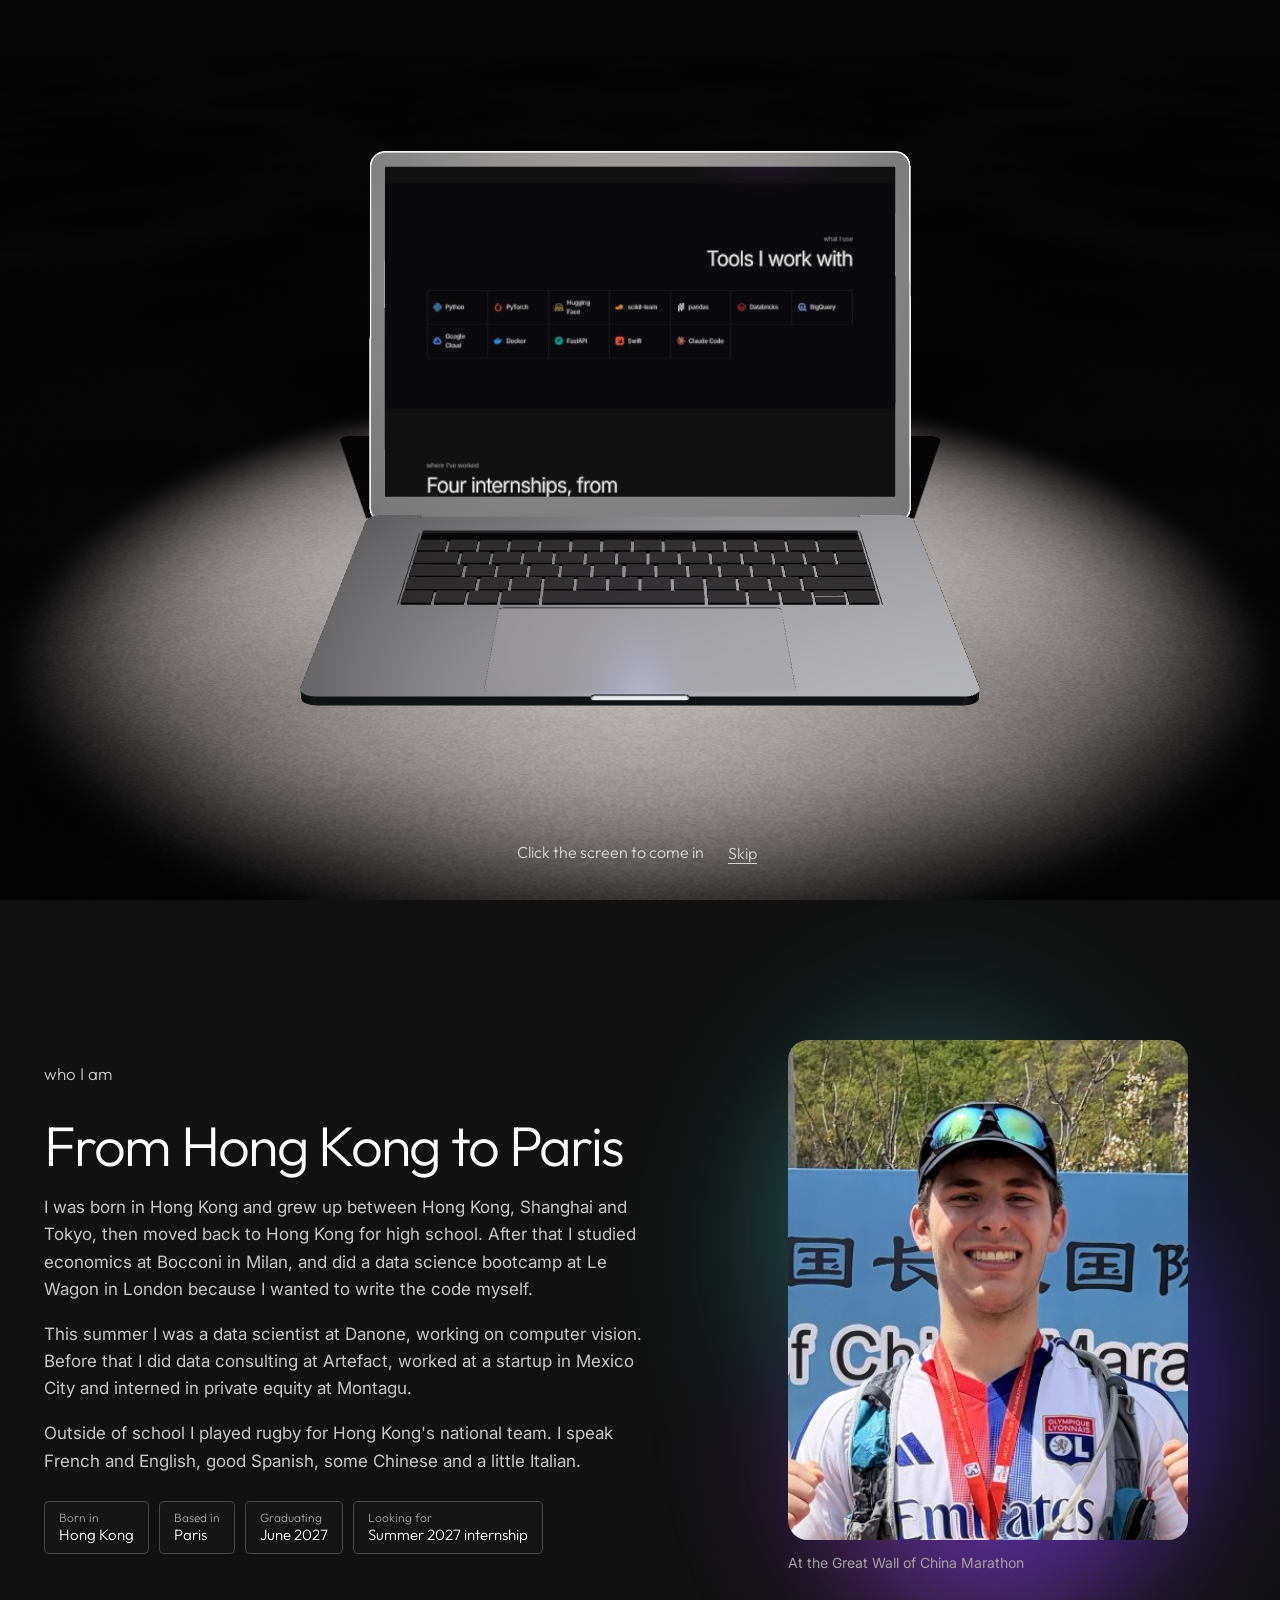
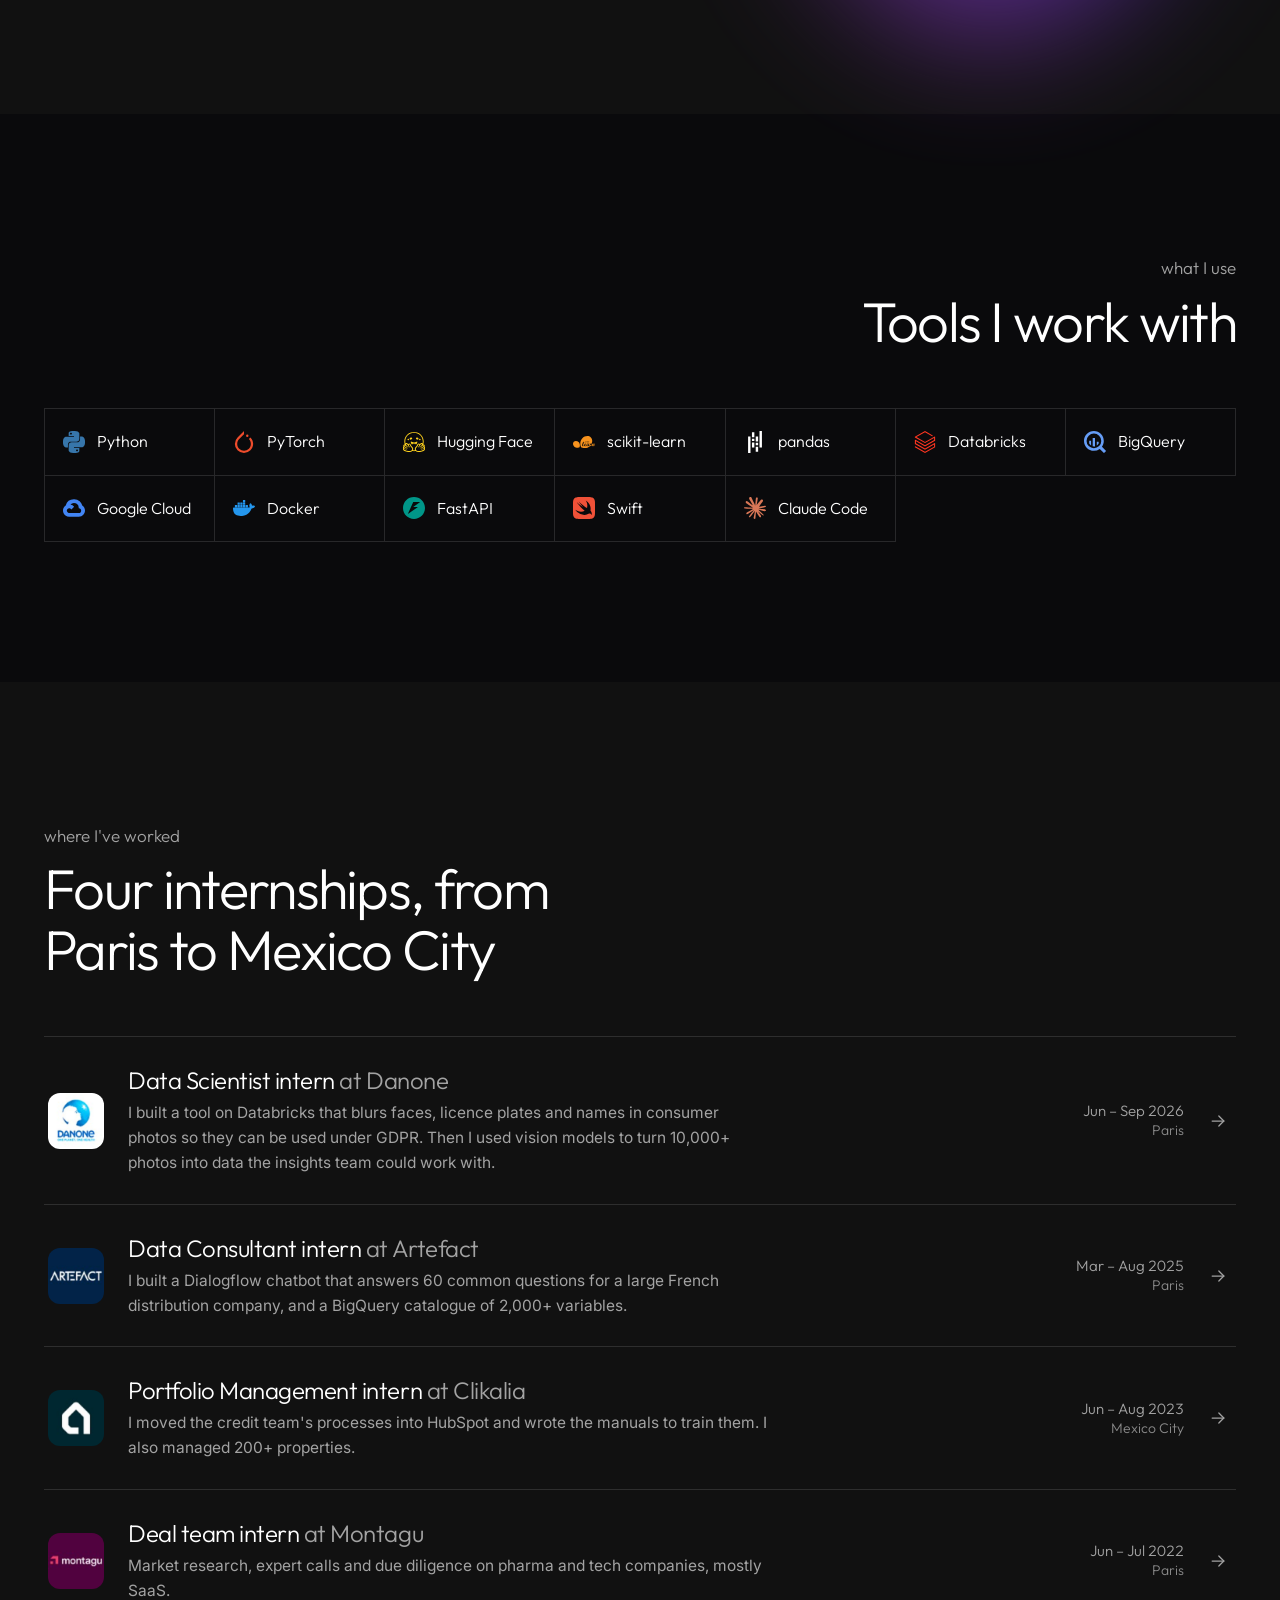
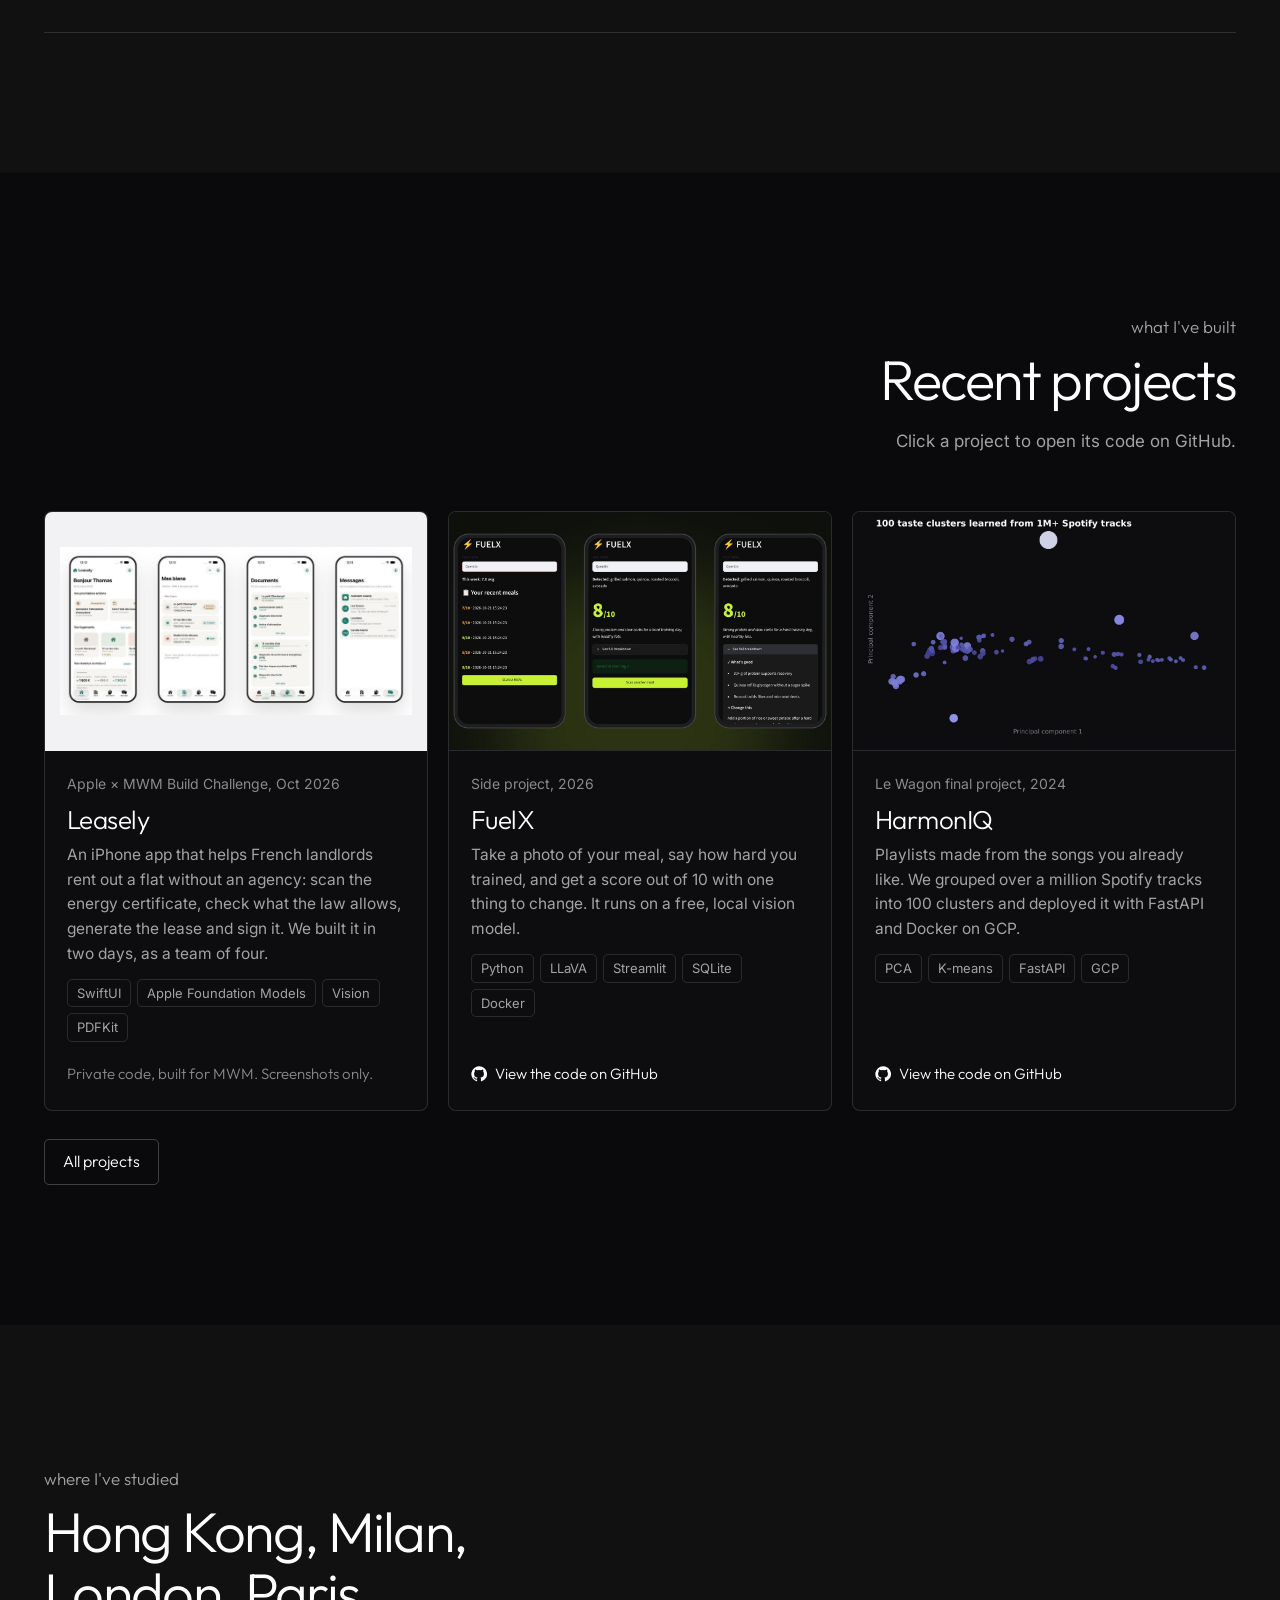
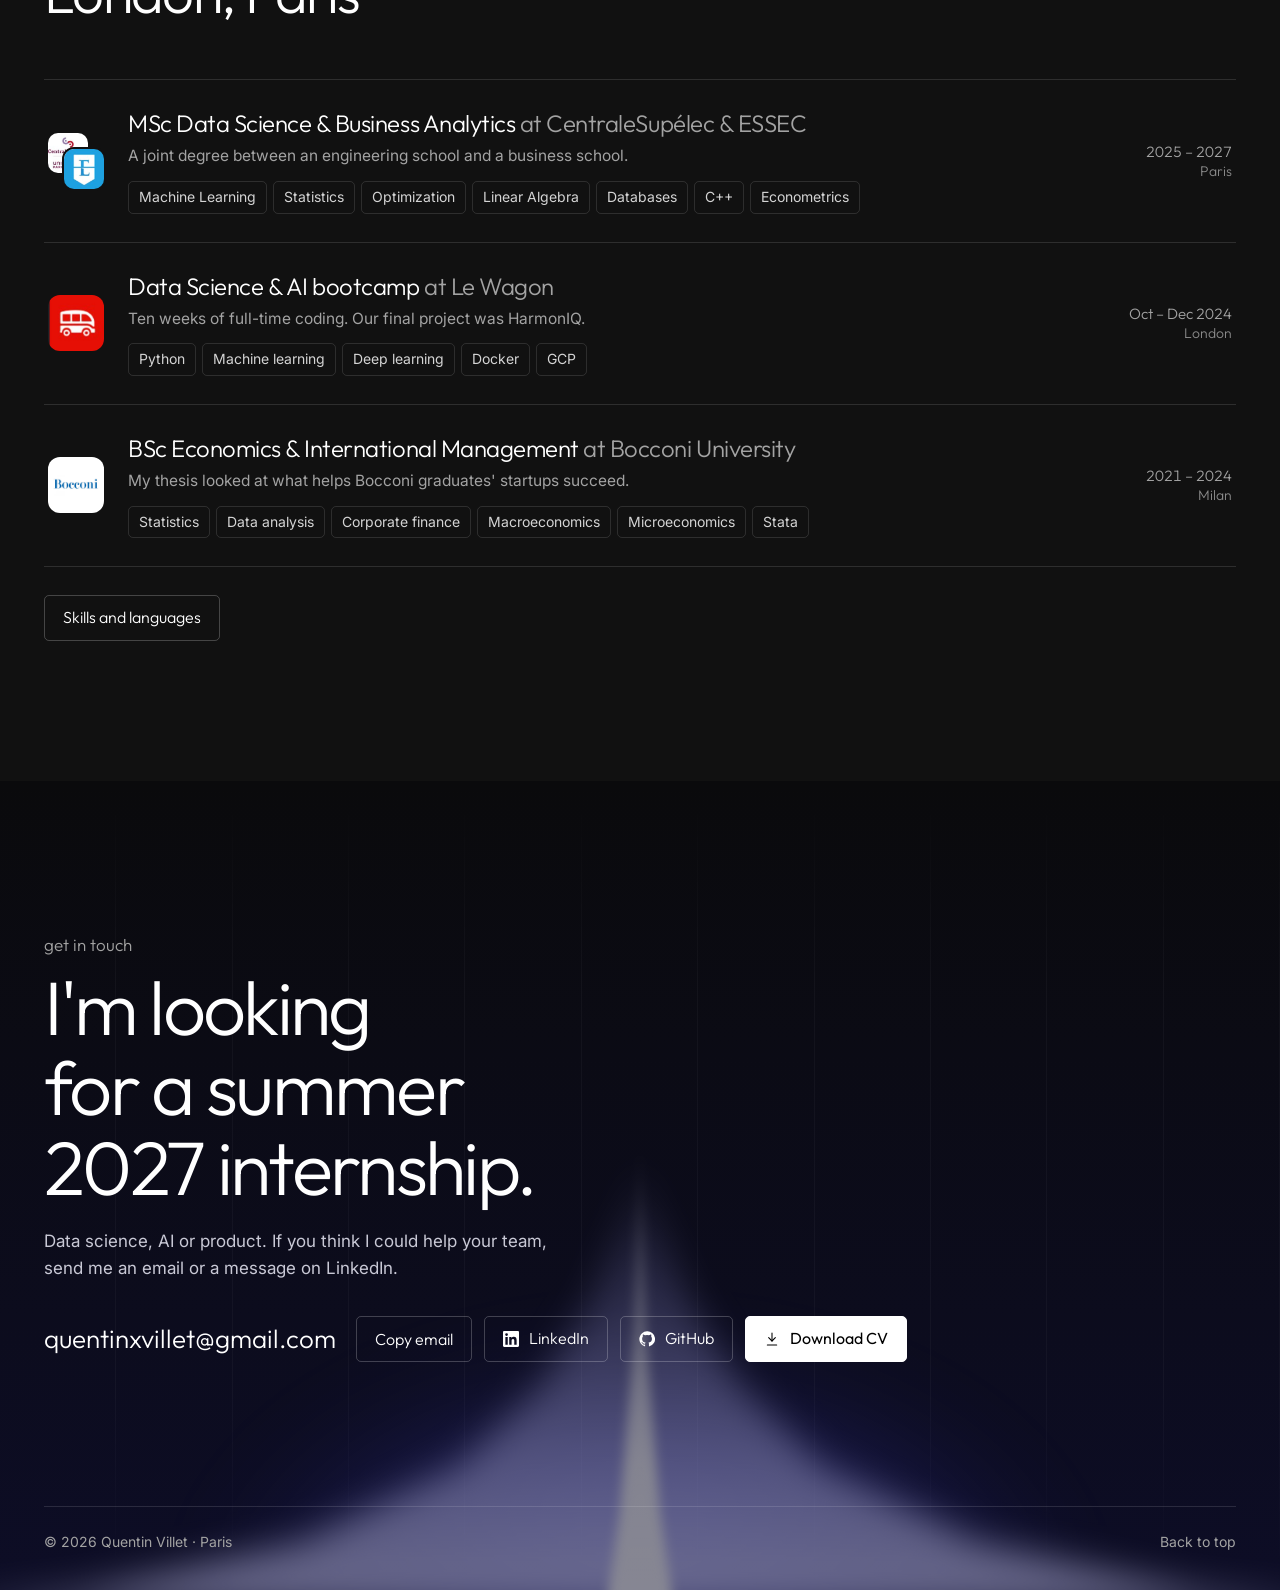
==== index.html @ df4457b2 "Portfolio site with 3D MacBook intro Home, experience, projects and studies pages, styled after nuum" ====
<!doctype html>
<html lang="en">
<head>
<meta charset="utf-8">
<meta name="viewport" content="width=device-width, initial-scale=1, viewport-fit=cover">
<title>Quentin Villet</title>
<meta name="claude:viewport-fit-sides" content="cover">
<meta name="description" content="Quentin Villet, data science and business student at CentraleSupélec and ESSEC.">
<link rel="icon" href="data:image/svg+xml,%3Csvg xmlns='http://www.w3.org/2000/svg' viewBox='0 0 32 32'%3E%3Crect width='32' height='32' rx='8' fill='%230d0d2b'/%3E%3Ctext x='16' y='21.5' font-family='Arial' font-size='14' fill='%23fff' text-anchor='middle'%3EQV%3C/text%3E%3C/svg%3E">
<link rel="preconnect" href="https://fonts.googleapis.com">
<link rel="preconnect" href="https://fonts.gstatic.com" crossorigin>
<link rel="stylesheet" href="https://fonts.googleapis.com/css2?family=Outfit:wght@200;300;400;500&family=Inter:wght@400;500&display=swap">
<link rel="stylesheet" href="assets/style.css">
</head>
<body>
<div class="intro" id="intro">
  <canvas tabindex="0" aria-label="A laptop opening and loading Quentin Villet's website. Click it to enter."></canvas>
  <div class="intro-hint"><span>Click the screen to come in</span><button id="skip" type="button">Skip</button></div>
</div>
<div class="fade" id="fade"></div>
<script type="module" src="assets/intro.js"></script>
<nav class="nav" aria-label="Main"><div class="wrap"><div class="nav-bar">
  <a class="brand" href="index.html"><b>Quentin Villet</b><small>Data science &amp; business</small></a>
  <ul><li class="opt"><a href="index.html" aria-current="page">Home</a></li><li class=""><a href="experience.html">Experience</a></li><li class=""><a href="projects.html">Projects</a></li><li class="opt"><a href="studies.html">Studies & skills</a></li></ul>
  <a class="btn" href="cv/Quentin_Villet_CV.pdf" target="_blank" rel="noopener">Download CV</a>
</div></div></nav>
<main>

<section class="hero"><div class="lines"></div><div class="beam" aria-hidden="true"><i class="b1"></i><i class="soft"><b class="cone"></b><b class="rays"></b></i><i class="soft2"><b class="core"></b></i></div><div class="wrap" style="width:100%"><div class="hero-copy">
  <h1>Hi, I'm Quentin.</h1>
  <p class="sub">I study data science and business in Paris.</p>
  <p class="lede">I'm in my last year at CentraleSupélec and ESSEC. This is where you can see what I've worked on, what I've built and what I've studied.</p>
  <div class="actions">
    <a class="btn" href="cv/Quentin_Villet_CV.pdf" target="_blank" rel="noopener"><svg viewBox="0 0 24 24" fill="none" stroke="currentColor" stroke-width="1.6" stroke-linecap="round" stroke-linejoin="round" aria-hidden="true"><path d="M12 3v12"/><path d="m7 10 5 5 5-5"/><path d="M5 21h14"/></svg> Download my CV</a>
    <a class="btn" href="projects.html">See my projects</a>
  </div>
</div></div></section>

<section class="sec"><div class="wrap who">
  <div class="copy">
    <p class="label">who I am</p>
    <h2>From Hong Kong to Paris</h2>
    <p>I was born in Hong Kong and grew up between Hong Kong, Shanghai and Tokyo, then moved back to Hong Kong for high school. After that I studied economics at Bocconi in Milan, and did a data science bootcamp at Le Wagon in London because I wanted to write the code myself.</p>
    <p>This summer I was a data scientist at Danone, working on computer vision. Before that I did data consulting at Artefact, worked at a startup in Mexico City and interned in private equity at Montagu.</p>
    <p>Outside of school I played rugby for Hong Kong's national team. I speak French and English, good Spanish, some Chinese and a little Italian.</p>
    <div class="tagbox"><span><small>Born in</small>Hong Kong</span><span><small>Based in</small>Paris</span><span><small>Graduating</small>June 2027</span><span><small>Looking for</small>Summer 2027 internship</span></div>
  </div>
  <figure class="orb"><img src="assets/quentin.jpg" alt="Quentin smiling with a medal at the Great Wall of China Marathon"><figcaption>At the Great Wall of China Marathon</figcaption></figure>
</div></section>

<section class="sec alt"><div class="wrap">
  <div class="head right"><p class="label">what I use</p><h2>Tools I work with</h2></div>
  <div class="tools"><div class="tool"><span data-icon="python"></span>Python</div><div class="tool"><span data-icon="pytorch"></span>PyTorch</div><div class="tool"><span data-icon="huggingface"></span>Hugging Face</div><div class="tool"><span data-icon="scikitlearn"></span>scikit-learn</div><div class="tool"><span data-icon="pandas"></span>pandas</div><div class="tool"><span data-icon="databricks"></span>Databricks</div><div class="tool"><span data-icon="googlebigquery"></span>BigQuery</div><div class="tool"><span data-icon="googlecloud"></span>Google Cloud</div><div class="tool"><span data-icon="docker"></span>Docker</div><div class="tool"><span data-icon="fastapi"></span>FastAPI</div><div class="tool"><span data-icon="swift"></span>Swift</div><div class="tool"><span data-icon="claude"></span>Claude Code</div></div>
</div></section>

<section class="sec"><div class="wrap">
  <div class="head"><p class="label">where I've worked</p><h2>Four internships, from Paris to Mexico City</h2></div>
  <ul class="xp"><li><a href="experience/danone.html"><span class="logo" aria-hidden="true"><img src="assets/logos/danone.png" alt=""></span>
  <div><h3>Data Scientist intern <span>at Danone</span></h3><p>I built a tool on Databricks that blurs faces, licence plates and names in consumer photos so they can be used under GDPR. Then I used vision models to turn 10,000+ photos into data the insights team could work with.</p></div>
  <time>Jun – Sep 2026<b>Paris</b></time><svg class="arrow" viewBox="0 0 24 24" fill="none" stroke="currentColor" stroke-width="1.5" stroke-linecap="round" aria-hidden="true"><path d="M5 12h14"/><path d="m13 6 6 6-6 6"/></svg></a></li><li><a href="experience/artefact.html"><span class="logo" aria-hidden="true"><img src="assets/logos/artefact.png" alt=""></span>
  <div><h3>Data Consultant intern <span>at Artefact</span></h3><p>I built a Dialogflow chatbot that answers 60 common questions for a large French distribution company, and a BigQuery catalogue of 2,000+ variables.</p></div>
  <time>Mar – Aug 2025<b>Paris</b></time><svg class="arrow" viewBox="0 0 24 24" fill="none" stroke="currentColor" stroke-width="1.5" stroke-linecap="round" aria-hidden="true"><path d="M5 12h14"/><path d="m13 6 6 6-6 6"/></svg></a></li><li><a href="experience/clikalia.html"><span class="logo" aria-hidden="true"><img src="assets/logos/clikalia.png" alt=""></span>
  <div><h3>Portfolio Management intern <span>at Clikalia</span></h3><p>I moved the credit team's processes into HubSpot and wrote the manuals to train them. I also managed 200+ properties.</p></div>
  <time>Jun – Aug 2023<b>Mexico City</b></time><svg class="arrow" viewBox="0 0 24 24" fill="none" stroke="currentColor" stroke-width="1.5" stroke-linecap="round" aria-hidden="true"><path d="M5 12h14"/><path d="m13 6 6 6-6 6"/></svg></a></li><li><a href="experience/montagu.html"><span class="logo" aria-hidden="true"><img src="assets/logos/montagu.png" alt=""></span>
  <div><h3>Deal team intern <span>at Montagu</span></h3><p>Market research, expert calls and due diligence on pharma and tech companies, mostly SaaS.</p></div>
  <time>Jun – Jul 2022<b>Paris</b></time><svg class="arrow" viewBox="0 0 24 24" fill="none" stroke="currentColor" stroke-width="1.5" stroke-linecap="round" aria-hidden="true"><path d="M5 12h14"/><path d="m13 6 6 6-6 6"/></svg></a></li></ul>
</div></section>

<section class="sec alt"><div class="wrap">
  <div class="head right"><p class="label">what I've built</p><h2>Recent projects</h2><p class="intro-p">Click a project to open its code on GitHub.</p></div>
  <div class="grid"><div class="card static" id="leasely">
  <div class="pic light"><img src="assets/leasely-tabs.jpg" alt="Leasely" loading="lazy"></div>
  <div class="txt"><span class="ctx">Apple × MWM Build Challenge, Oct 2026</span><h3>Leasely</h3><p class="d">An iPhone app that helps French landlords rent out a flat without an agency: scan the energy certificate, check what the law allows, generate the lease and sign it. We built it in two days, as a team of four.</p><ul class="chips"><li>SwiftUI</li><li>Apple Foundation Models</li><li>Vision</li><li>PDFKit</li></ul>
  <span class="gh priv">Private code, built for MWM. Screenshots only.</span></div>
</div><a class="card" id="fuelx" href="https://github.com/QuentinVillet/fuelx-meal-analyzer" target="_blank" rel="noopener">
  <div class="pic"><img src="assets/fuelx-screens.jpg" alt="FuelX" loading="lazy"></div>
  <div class="txt"><span class="ctx">Side project, 2026</span><h3>FuelX</h3><p class="d">Take a photo of your meal, say how hard you trained, and get a score out of 10 with one thing to change. It runs on a free, local vision model.</p><ul class="chips"><li>Python</li><li>LLaVA</li><li>Streamlit</li><li>SQLite</li><li>Docker</li></ul>
  <span class="gh"><svg viewBox="0 0 24 24" fill="currentColor" aria-hidden="true"><path d="M12 .5a11.5 11.5 0 0 0-3.64 22.41c.58.1.79-.25.79-.56v-2c-3.2.7-3.88-1.37-3.88-1.37-.52-1.33-1.28-1.69-1.28-1.69-1.05-.72.08-.7.08-.7 1.16.08 1.77 1.19 1.77 1.19 1.03 1.77 2.7 1.26 3.36.96.1-.75.4-1.26.73-1.55-2.56-.29-5.25-1.28-5.25-5.69 0-1.26.45-2.29 1.19-3.1-.12-.29-.52-1.46.11-3.05 0 0 .97-.31 3.17 1.18a11 11 0 0 1 5.77 0c2.2-1.49 3.17-1.18 3.17-1.18.63 1.59.23 2.76.11 3.05.74.81 1.19 1.84 1.19 3.1 0 4.42-2.7 5.39-5.27 5.68.41.36.78 1.06.78 2.14v3.17c0 .31.21.67.8.56A11.5 11.5 0 0 0 12 .5Z"/></svg> View the code on GitHub</span></div>
</a><a class="card" id="harmoniq" href="https://github.com/QuentinVillet/HarmonIQ" target="_blank" rel="noopener">
  <div class="pic"><img src="assets/harmoniq-clusters.jpg" alt="HarmonIQ" loading="lazy"></div>
  <div class="txt"><span class="ctx">Le Wagon final project, 2024</span><h3>HarmonIQ</h3><p class="d">Playlists made from the songs you already like. We grouped over a million Spotify tracks into 100 clusters and deployed it with FastAPI and Docker on GCP.</p><ul class="chips"><li>PCA</li><li>K-means</li><li>FastAPI</li><li>GCP</li></ul>
  <span class="gh"><svg viewBox="0 0 24 24" fill="currentColor" aria-hidden="true"><path d="M12 .5a11.5 11.5 0 0 0-3.64 22.41c.58.1.79-.25.79-.56v-2c-3.2.7-3.88-1.37-3.88-1.37-.52-1.33-1.28-1.69-1.28-1.69-1.05-.72.08-.7.08-.7 1.16.08 1.77 1.19 1.77 1.19 1.03 1.77 2.7 1.26 3.36.96.1-.75.4-1.26.73-1.55-2.56-.29-5.25-1.28-5.25-5.69 0-1.26.45-2.29 1.19-3.1-.12-.29-.52-1.46.11-3.05 0 0 .97-.31 3.17 1.18a11 11 0 0 1 5.77 0c2.2-1.49 3.17-1.18 3.17-1.18.63 1.59.23 2.76.11 3.05.74.81 1.19 1.84 1.19 3.1 0 4.42-2.7 5.39-5.27 5.68.41.36.78 1.06.78 2.14v3.17c0 .31.21.67.8.56A11.5 11.5 0 0 0 12 .5Z"/></svg> View the code on GitHub</span></div>
</a></div>
  <a class="btn more" href="projects.html">All projects</a>
</div></section>

<section class="sec"><div class="wrap">
  <div class="head"><p class="label">where I've studied</p><h2>Hong Kong, Milan, London, Paris</h2></div>
  <ul class="xp"><li><div class="row"><span class="logo pair" aria-hidden="true"><img src="assets/logos/centralesupelec.png" alt=""><img src="assets/logos/essec.png" alt=""></span>
  <div><h3>MSc Data Science & Business Analytics <span>at CentraleSupélec & ESSEC</span></h3><p>A joint degree between an engineering school and a business school.</p><ul class="classes"><li>Machine Learning</li><li>Statistics</li><li>Optimization</li><li>Linear Algebra</li><li>Databases</li><li>C++</li><li>Econometrics</li></ul></div>
  <time>2025 – 2027<b>Paris</b></time></div></li><li><div class="row"><span class="logo" aria-hidden="true"><img src="assets/logos/lewagon.png" alt=""></span>
  <div><h3>Data Science & AI bootcamp <span>at Le Wagon</span></h3><p>Ten weeks of full-time coding. Our final project was HarmonIQ.</p><ul class="classes"><li>Python</li><li>Machine learning</li><li>Deep learning</li><li>Docker</li><li>GCP</li></ul></div>
  <time>Oct – Dec 2024<b>London</b></time></div></li><li><div class="row"><span class="logo" aria-hidden="true"><img src="assets/logos/bocconi.png" alt=""></span>
  <div><h3>BSc Economics & International Management <span>at Bocconi University</span></h3><p>My thesis looked at what helps Bocconi graduates' startups succeed.</p><ul class="classes"><li>Statistics</li><li>Data analysis</li><li>Corporate finance</li><li>Macroeconomics</li><li>Microeconomics</li><li>Stata</li></ul></div>
  <time>2021 – 2024<b>Milan</b></time></div></li></ul>
  <a class="btn more" href="studies.html">Skills and languages</a>
</div></section>

</main>
<footer class="foot" id="contact"><div class="lines"></div><div class="beam" aria-hidden="true"><i class="b1"></i><i class="soft"><b class="cone"></b><b class="rays"></b></i><i class="soft2"><b class="core"></b></i></div><div class="wrap foot-in">
  <p class="label">get in touch</p>
  <h2>I'm looking for a summer 2027 internship.</h2>
  <p class="l">Data science, AI or product. If you think I could help your team, send me an email or a message on LinkedIn.</p>
  <div class="mailrow">
    <span class="mail" id="mail">quentinxvillet@gmail.com</span>
    <button class="btn" id="copy" type="button">Copy email</button>
    <a class="btn" href="https://www.linkedin.com/in/quentinvillet" target="_blank" rel="noopener"><svg viewBox="0 0 24 24" fill="currentColor" aria-hidden="true"><path d="M20.45 20.45h-3.56v-5.57c0-1.33-.02-3.04-1.85-3.04-1.86 0-2.14 1.45-2.14 2.95v5.66H9.34V9h3.42v1.56h.05a3.75 3.75 0 0 1 3.37-1.85c3.6 0 4.27 2.37 4.27 5.46v6.28ZM5.34 7.43a2.06 2.06 0 1 1 0-4.13 2.06 2.06 0 0 1 0 4.13ZM7.12 20.45H3.56V9h3.56v11.45ZM22.22 0H1.77C.79 0 0 .77 0 1.73v20.54C0 23.23.79 24 1.77 24h20.45c.98 0 1.78-.77 1.78-1.73V1.73C24 .77 23.2 0 22.22 0Z"/></svg> LinkedIn</a>
    <a class="btn" href="https://github.com/QuentinVillet" target="_blank" rel="noopener"><svg viewBox="0 0 24 24" fill="currentColor" aria-hidden="true"><path d="M12 .5a11.5 11.5 0 0 0-3.64 22.41c.58.1.79-.25.79-.56v-2c-3.2.7-3.88-1.37-3.88-1.37-.52-1.33-1.28-1.69-1.28-1.69-1.05-.72.08-.7.08-.7 1.16.08 1.77 1.19 1.77 1.19 1.03 1.77 2.7 1.26 3.36.96.1-.75.4-1.26.73-1.55-2.56-.29-5.25-1.28-5.25-5.69 0-1.26.45-2.29 1.19-3.1-.12-.29-.52-1.46.11-3.05 0 0 .97-.31 3.17 1.18a11 11 0 0 1 5.77 0c2.2-1.49 3.17-1.18 3.17-1.18.63 1.59.23 2.76.11 3.05.74.81 1.19 1.84 1.19 3.1 0 4.42-2.7 5.39-5.27 5.68.41.36.78 1.06.78 2.14v3.17c0 .31.21.67.8.56A11.5 11.5 0 0 0 12 .5Z"/></svg> GitHub</a>
    <a class="btn solid" href="cv/Quentin_Villet_CV.pdf" target="_blank" rel="noopener"><svg viewBox="0 0 24 24" fill="none" stroke="currentColor" stroke-width="1.6" stroke-linecap="round" stroke-linejoin="round" aria-hidden="true"><path d="M12 3v12"/><path d="m7 10 5 5 5-5"/><path d="M5 21h14"/></svg> Download CV</a>
  </div>
  <p class="toast" id="toast" role="status"></p>
  <div class="foot-bottom"><span>© 2026 Quentin Villet · Paris</span><a href="#">Back to top</a></div>
</div></footer>
<script src="assets/icons.js"></script>
<script src="assets/site.js"></script>
</body>
</html>
---- assets/style.css ----
/* Quentin Villet. Styled after nuumx.ai: near-black, a deep blue light beam, thin large type, outlined controls. */
:root{
  --bg:#0a0a0c;
  --bg-2:#111111;
  --surface:#171717;
  --line:rgba(255,255,255,.12);
  --line-2:rgba(255,255,255,.22);
  --text:#ffffff;
  --text-2:#a3a3a3;
  --text-3:#8a8a8a;
  --navy:#0d0d2b;
  --display:"Outfit","Inter",system-ui,-apple-system,"Segoe UI",sans-serif;
  --body:"Inter",system-ui,-apple-system,"Segoe UI",sans-serif;
  --r-xs:5px; --r-sm:8px; --r-md:20px;
  color-scheme:dark;
}
*{box-sizing:border-box}
html{scroll-behavior:smooth;scroll-padding-top:110px;overflow-x:clip}
body{margin:0;background:var(--bg);color:var(--text);font-family:var(--body);font-size:16px;line-height:1.6;-webkit-font-smoothing:antialiased;overflow-x:hidden}
body::before{content:"";position:fixed;inset:0 0 auto;height:env(safe-area-inset-top,0px);z-index:60;background:var(--navy)}
img{max-width:100%;display:block}
a{color:inherit}
p{margin:0}
[hidden]{display:none!important}
:focus-visible{outline:2px solid #fff;outline-offset:3px;border-radius:3px}
h1,h2,h3,h4{font-family:var(--display);font-weight:300;letter-spacing:-.02em;margin:0;text-wrap:balance}
.wrap{max-width:1240px;margin:0 auto;padding-left:max(24px,env(safe-area-inset-left,0px));padding-right:max(24px,env(safe-area-inset-right,0px))}

/* ---------- nav: a floating bar ---------- */
.nav{position:fixed;top:calc(env(safe-area-inset-top,0px) + 20px);left:0;right:0;z-index:50}
.nav-bar{display:flex;align-items:center;justify-content:space-between;gap:20px;height:72px;padding:0 20px 0 28px;border-radius:22px;background:rgba(20,20,30,.55);backdrop-filter:blur(18px);-webkit-backdrop-filter:blur(18px)}
.brand{display:grid;text-decoration:none;line-height:1}
.brand b{font-family:var(--display);font-weight:400;font-size:22px;letter-spacing:-.01em}
.brand small{font-size:11px;letter-spacing:.06em;color:var(--text-2);margin-top:4px}
.nav ul{display:flex;gap:clamp(18px,3vw,44px);list-style:none;margin:0;padding:0;font-family:var(--display);font-size:16px;font-weight:300}
.nav ul a{text-decoration:none;color:#e6e6e6;transition:color .15s}
.nav ul a:hover,.nav ul a[aria-current="page"]{color:#fff}
.nav ul a[aria-current="page"]{text-decoration:underline;text-underline-offset:8px;text-decoration-thickness:1px}
.btn{display:inline-flex;align-items:center;justify-content:center;gap:10px;height:46px;padding:0 18px;border:1px solid var(--line-2);border-radius:var(--r-xs);background:transparent;color:#fff;font-family:var(--display);font-size:16px;font-weight:300;text-decoration:none;cursor:pointer;transition:background .15s,border-color .15s;white-space:nowrap}
.btn:hover{background:rgba(255,255,255,.08);border-color:rgba(255,255,255,.55)}
.btn.solid{background:#fff;color:#000;border-color:#fff;font-weight:400}
.btn.solid:hover{background:#dedede}
.btn svg{width:16px;height:16px;flex:none}

/* ---------- hero with the light beam ---------- */
.hero{position:relative;overflow:hidden;min-height:min(100svh,900px);display:flex;align-items:center;
  background:radial-gradient(ellipse 90% 60% at 50% 0%,#1b1b4a 0%,transparent 70%),linear-gradient(180deg,#121236 0%,#0d0d26 45%,#0a0a12 100%)}
.hero.short{min-height:0;padding-block:180px 90px}
.lines{position:absolute;inset:0;pointer-events:none;
  background:repeating-linear-gradient(90deg,transparent 0 calc(100%/11 - 1px),rgba(255,255,255,.035) calc(100%/11 - 1px) calc(100%/11));
  -webkit-mask-image:linear-gradient(transparent,#000 25%,#000 75%,transparent);mask-image:linear-gradient(transparent,#000 25%,#000 75%,transparent)}
.beam{position:absolute;left:var(--bx,50%);top:12%;bottom:-2%;width:min(1400px,130vw);transform:translateX(-50%);pointer-events:none}
.beam i{position:absolute;inset:0}
.beam .b1{background:radial-gradient(ellipse 42% 78% at 50% 100%,rgba(112,112,255,.95) 0%,rgba(88,88,236,.62) 32%,rgba(64,64,200,.22) 58%,transparent 76%);filter:blur(40px)}
.beam .cone{position:absolute;inset:0;clip-path:polygon(50% 0,51% 14%,53.5% 34%,57% 52%,63% 70%,74% 86%,90% 97%,100% 100%,0 100%,10% 97%,26% 86%,37% 70%,43% 52%,46.5% 34%,49% 14%);
  background:linear-gradient(rgba(170,170,255,0) 0%,rgba(170,170,255,.35) 30%,rgba(190,190,255,.75) 70%,rgba(214,214,255,.9) 100%)}
.beam .rays{position:absolute;inset:0;clip-path:polygon(50% 0,53% 34%,63% 70%,80% 92%,100% 100%,0 100%,20% 92%,37% 70%,47% 34%);
  background:repeating-linear-gradient(90deg,transparent 0 30px,rgba(255,255,255,.07) 30px 32px);
  -webkit-mask-image:linear-gradient(transparent 10%,#000 80%);mask-image:linear-gradient(transparent 10%,#000 80%)}
.beam .core{position:absolute;top:0;bottom:0;left:47.6%;right:47.6%;clip-path:polygon(50% 0,58% 40%,80% 80%,100% 100%,0 100%,20% 80%,42% 40%);
  background:linear-gradient(rgba(255,255,255,.1),rgba(255,255,255,.95) 70%,#fff)}
.beam .soft{filter:blur(18px)}
.beam .soft2{filter:blur(6px)}
.hero:not(.short){--bx:68%}
.hero.short .beam{top:-20%;opacity:.55}
.hero-copy{position:relative;z-index:1;padding-block:150px 90px;max-width:620px}
.hero h1{font-size:clamp(46px,7vw,84px);line-height:1.04;letter-spacing:-.035em;font-weight:300}
.hero .sub{font-family:var(--display);font-size:clamp(22px,2.6vw,32px);font-weight:300;letter-spacing:-.02em;margin-top:18px;color:#ededff}
.hero .lede{color:#c9c9d6;font-size:17px;max-width:46ch;margin-top:22px}
.hero .actions{display:flex;flex-wrap:wrap;gap:12px;margin-top:34px}
.hero.short h1{font-size:clamp(44px,6.5vw,76px)}
.hero.short .hero-copy{padding-block:0;max-width:760px}
.crumb{display:inline-block;margin-bottom:18px;font-size:15px;color:var(--text-2);text-decoration:none;font-family:var(--display);font-weight:300}
.crumb:hover{color:#fff}

/* ---------- sections ---------- */
.sec{padding-block:clamp(80px,11vw,140px);background:var(--bg-2)}
.sec.alt{background:var(--bg)}
.label{font-family:var(--display);font-weight:300;font-size:17px;color:var(--text-2);margin-bottom:10px}
.sec h2{font-size:clamp(34px,4.6vw,56px);line-height:1.08;letter-spacing:-.03em}
.sec .intro-p{color:var(--text-2);font-size:17px;max-width:56ch;margin-top:18px}
.head{margin-bottom:56px;max-width:720px}
.head.right{text-align:right;margin-left:auto}
.head.right .intro-p{margin-left:auto}
.more{display:inline-flex;margin-top:28px}

/* who I am */
.who{display:grid;grid-template-columns:minmax(0,1.1fr) minmax(0,.9fr);gap:clamp(40px,7vw,110px);align-items:center}
.who .copy{display:grid;gap:18px}
.who .copy p{color:#c7c7c7;font-size:17px;max-width:56ch}
.orb{position:relative;justify-self:center;width:min(400px,100%);margin:0}
.orb::before{content:"";position:absolute;inset:-14%;border-radius:50%;filter:blur(60px);opacity:.75;
  background:radial-gradient(circle at 35% 35%,#2b8f8a 0%,transparent 45%),radial-gradient(circle at 65% 60%,#4b2fd6 0%,transparent 50%),radial-gradient(circle at 50% 80%,#9b3fd1 0%,transparent 45%)}
.orb img{position:relative;width:100%;aspect-ratio:4/5;object-fit:cover;object-position:50% 22%;border-radius:var(--r-md)}
.orb figcaption{position:relative;font-size:14px;color:var(--text-2);margin-top:12px}
.tagbox{display:flex;flex-wrap:wrap;gap:10px;margin-top:8px}
.tagbox span{border:1px solid var(--line-2);border-radius:var(--r-xs);padding:8px 14px;font-family:var(--display);font-weight:300;font-size:15px;background:rgba(255,255,255,.02);line-height:1.3}
.tagbox span small{display:block;font-size:12px;color:var(--text-2)}

/* tools */
.tools{display:grid;grid-template-columns:repeat(auto-fill,minmax(160px,1fr));border-top:1px solid var(--line);border-left:1px solid var(--line)}
.tool{display:flex;align-items:center;gap:12px;padding:20px 18px;border-right:1px solid var(--line);border-bottom:1px solid var(--line);font-family:var(--display);font-weight:300;font-size:16px;min-width:0}
.tool span[data-icon]{width:22px;height:22px;flex:none;display:grid}
.tool span[data-icon] svg{width:22px;height:22px}

/* experience list */
.xp{list-style:none;margin:0;padding:0;border-top:1px solid var(--line)}
.xp li{border-bottom:1px solid var(--line)}
.xp a,.xp .row{display:grid;grid-template-columns:56px minmax(0,1fr) 170px 24px;gap:24px;align-items:center;padding:28px 4px;text-decoration:none;transition:background .15s,padding .2s}
.xp .row{grid-template-columns:56px minmax(0,1fr) 170px}
.xp a:hover{background:rgba(255,255,255,.025);padding-left:12px}
.logo{width:56px;height:56px;border-radius:12px;overflow:hidden;background:#fff;display:grid;place-items:center;flex:none}
.logo img{width:100%;height:100%;object-fit:cover}
.logo.pair{background:transparent;position:relative;overflow:visible}
.logo.pair img{position:absolute;width:40px;height:40px;border-radius:10px;box-shadow:0 0 0 2px var(--bg-2)}
.logo.pair img:first-child{left:0;top:0}
.logo.pair img:last-child{right:0;bottom:0}
.logo.lg{width:72px;height:72px;border-radius:16px}
.xp h3{font-size:24px;font-weight:300;line-height:1.25}
.xp h3 span{color:var(--text-2)}
.xp p{color:var(--text-2);font-size:15.5px;margin-top:6px;max-width:64ch}
.xp .classes{margin-top:12px}
.xp time{font-family:var(--display);font-weight:300;font-size:15px;color:var(--text-2);text-align:right;font-variant-numeric:tabular-nums;line-height:1.4}
.xp time b{display:block;font-weight:300;color:var(--text-3);font-size:14px}
.arrow{width:20px;height:20px;color:var(--text-2);transition:transform .2s,color .2s}
.xp a:hover .arrow{transform:translateX(4px);color:#fff}

/* projects */
.grid{display:grid;grid-template-columns:repeat(3,minmax(0,1fr));gap:20px}
.grid.two{grid-template-columns:repeat(2,minmax(0,1fr))}
.card{display:flex;flex-direction:column;text-decoration:none;border:1px solid var(--line);border-radius:var(--r-sm);overflow:hidden;background:rgba(255,255,255,.015);transition:border-color .2s}
.card:hover{border-color:rgba(255,255,255,.45)}
.card .pic{aspect-ratio:16/10;background:#0e0e12;overflow:hidden;border-bottom:1px solid var(--line)}
.card .pic img{width:100%;height:100%;object-fit:cover;transition:transform .5s ease}
.card:hover .pic img{transform:scale(1.03)}
.card .pic.light{background:#f2f2f4}
.card .pic.light img{object-fit:contain;padding:4%}
.card .txt{padding:22px 22px 24px;display:flex;flex-direction:column;gap:8px;flex:1}
.card .ctx{font-size:14px;color:var(--text-3)}
.card h3{font-size:26px;font-weight:300;line-height:1.2}
.card p.d{color:var(--text-2);font-size:15.5px}
.card .gh{display:inline-flex;align-items:center;gap:8px;margin-top:auto;padding-top:12px;font-family:var(--display);font-weight:300;font-size:15px}
.card .gh svg{width:16px;height:16px}
.card:hover .gh{text-decoration:underline;text-underline-offset:4px}
.card.wide{grid-column:1/-1}
.card.wide .pic{aspect-ratio:21/8}
.chips{display:flex;flex-wrap:wrap;gap:6px;list-style:none;margin:4px 0 0;padding:0}
.chips li{font-size:13px;border:1px solid var(--line);border-radius:var(--r-xs);padding:3px 9px;color:var(--text-2)}
.small{display:grid;grid-template-columns:repeat(auto-fill,minmax(260px,1fr));border-top:1px solid var(--line);border-left:1px solid var(--line)}
.small a,.small div{display:grid;gap:6px;align-content:start;padding:24px;border-right:1px solid var(--line);border-bottom:1px solid var(--line);text-decoration:none;transition:background .15s}
.small a:hover{background:#151515}
.small h4{font-size:20px;font-weight:300}
.small p{font-size:15px;color:var(--text-2)}
.small span{font-size:13px;color:var(--text-3);margin-top:6px}

/* experience detail */
.meta{display:flex;flex-wrap:wrap;gap:8px;margin-top:22px}
.meta span{border:1px solid var(--line-2);border-radius:var(--r-xs);padding:6px 12px;font-family:var(--display);font-weight:300;font-size:15px;background:rgba(0,0,0,.2)}
.xhead{display:flex;align-items:center;gap:22px;flex-wrap:wrap}
.detail{display:grid;grid-template-columns:minmax(0,1fr);gap:64px;max-width:860px}
.detail > *{min-width:0}
.detail .lead{font-family:var(--display);font-weight:300;font-size:clamp(22px,2.4vw,28px);line-height:1.4;letter-spacing:-.01em;color:#e9e9e9}
.detail h2{font-size:clamp(28px,3.4vw,40px);margin-bottom:22px}
.detail p.t{color:#c5c5c5;font-size:16.5px;max-width:68ch}
.pts{list-style:none;margin:0;padding:0;display:grid;gap:18px}
.pts li{padding-left:22px;position:relative;color:#c5c5c5;font-size:16.5px;max-width:68ch}
.pts li::before{content:"";position:absolute;left:0;top:.8em;width:10px;height:1px;background:#fff}
.pts b{color:#fff;font-weight:500}
.nums{display:flex;flex-wrap:wrap;gap:1px;background:var(--line);border:1px solid var(--line);border-radius:var(--r-sm);overflow:hidden}
.nums div{flex:1 1 180px;padding:22px 24px;background:var(--bg-2);display:grid;gap:2px}
.nums b{font-family:var(--display);font-weight:300;font-size:40px;letter-spacing:-.03em;font-variant-numeric:tabular-nums}
.nums span{font-size:14px;color:var(--text-2)}
.flow{overflow-x:auto;padding-bottom:4px}
.flow ol{display:flex;list-style:none;margin:0;padding:0;min-width:680px;gap:1px;background:var(--line);border:1px solid var(--line);border-radius:var(--r-sm);overflow:hidden}
.flow li{flex:1;padding:18px 16px;background:var(--bg-2);font-size:14px;line-height:1.4}
.flow li b{display:block;font-family:var(--display);font-weight:400;font-size:16px;margin-bottom:4px}
.flow li span{color:var(--text-2)}
.flow li.hl{background:linear-gradient(180deg,#1b1b44,#141430)}
.cap{font-size:14px;color:var(--text-3);margin-top:12px}
.tags{display:flex;flex-wrap:wrap;gap:8px;list-style:none;margin:0;padding:0}
.tags li{display:inline-flex;align-items:center;gap:8px;border:1px solid var(--line-2);border-radius:var(--r-xs);padding:7px 12px;font-family:var(--display);font-weight:300;font-size:15px}
.tags li svg{width:16px;height:16px}
.pager{display:grid;grid-template-columns:1fr 1fr;gap:1px;background:var(--line);border:1px solid var(--line);border-radius:var(--r-sm);overflow:hidden}
.pager a{display:grid;gap:4px;padding:24px;background:var(--bg-2);text-decoration:none;transition:background .15s}
.pager a:hover{background:#181818}
.pager a span{font-size:14px;color:var(--text-2)}
.pager a b{font-family:var(--display);font-weight:300;font-size:24px}
.pager .next{text-align:right;grid-column:2}

/* studies & skills */
.classes{display:flex;flex-wrap:wrap;gap:6px;list-style:none;margin:14px 0 0;padding:0}
.classes li{font-size:14px;border:1px solid var(--line);border-radius:var(--r-xs);padding:4px 10px;color:#d4d4d4}
.classes a{color:#fff}
.skillsets{display:grid;gap:48px}
.skillsets h3{font-size:22px;margin-bottom:16px}
.langs{display:grid;gap:14px;max-width:560px}
.lang{display:grid;grid-template-columns:100px minmax(0,1fr) 90px;gap:16px;align-items:center;font-family:var(--display);font-weight:300;font-size:17px}
.lang i{display:block;height:2px;background:rgba(255,255,255,.12);position:relative}
.lang i::after{content:"";position:absolute;inset:0 auto 0 0;width:var(--v);background:#fff}
.lang span:last-child{text-align:right;color:var(--text-2);font-size:15px}
.ai{display:grid;grid-template-columns:repeat(auto-fill,minmax(250px,1fr));border-top:1px solid var(--line);border-left:1px solid var(--line)}
.ai div{padding:20px;border-right:1px solid var(--line);border-bottom:1px solid var(--line)}
.ai code{font-family:ui-monospace,SFMono-Regular,Menlo,monospace;font-size:14px}
.ai p{font-size:14.5px;color:var(--text-2);margin-top:4px}

/* footer */
.foot{position:relative;overflow:hidden;background:linear-gradient(180deg,var(--bg) 0%,#0d0d26 100%);padding-block:clamp(90px,12vw,150px) 36px}
.foot .beam{top:45%;opacity:.5}
.foot-in{position:relative;z-index:1}
.foot h2{font-size:clamp(40px,6vw,76px);line-height:1.05;letter-spacing:-.035em;max-width:14ch}
.foot p.l{color:#c9c9d6;font-size:17px;max-width:48ch;margin-top:20px}
.mailrow .btn{flex:0 0 auto}
.mailrow{display:flex;flex-wrap:wrap;gap:12px;align-items:center;margin-top:34px}
.mail{font-family:var(--display);font-weight:300;font-size:clamp(20px,2.4vw,26px);user-select:all;word-break:break-all;margin-right:8px}
.toast{min-height:1.5em;margin-top:12px;font-size:15px;color:#d8d8ff}
.foot-bottom{display:flex;justify-content:space-between;flex-wrap:wrap;gap:12px;margin-top:110px;padding-top:24px;border-top:1px solid var(--line);font-size:14px;color:var(--text-2)}
.foot-bottom a{color:inherit;text-decoration:none}
.foot-bottom a:hover{color:#fff}

/* intro: the MacBook */
.intro{position:fixed;inset:0;z-index:80;background:#050506}
.intro canvas{position:absolute;inset:0;width:100%;height:100%;display:block;cursor:pointer;outline:none}
.intro-hint{position:absolute;left:0;right:0;bottom:max(32px,env(safe-area-inset-bottom,0px));display:flex;justify-content:center;gap:18px;font-family:var(--display);font-weight:300;font-size:16px;color:rgba(255,255,255,.75);pointer-events:none;opacity:0;transition:opacity .8s}
.intro.ready .intro-hint{opacity:1}
.intro-hint button{pointer-events:auto;background:none;border:0;color:inherit;font:inherit;text-decoration:underline;text-underline-offset:4px;cursor:pointer}
.intro.diving .intro-hint{opacity:0;transition:opacity .3s}
.fade{position:fixed;inset:0;background:#0d0d26;opacity:0;pointer-events:none;z-index:90;transition:opacity .45s ease}
.fade.on{opacity:1}

@media (max-width:920px){
  .who{grid-template-columns:minmax(0,1fr)}
  .grid{grid-template-columns:minmax(0,1fr) minmax(0,1fr)}
  .nav ul .opt{display:none}
  .xp a{grid-template-columns:48px minmax(0,1fr) 20px}
  .xp .row{grid-template-columns:48px minmax(0,1fr)}
  .xp time{grid-column:2;grid-row:1;text-align:left}
  .xp time b{display:inline;margin-left:8px}
  .xp a > div,.xp .row > div{grid-column:2}
  .xp .logo{grid-row:1/span 2}
  .xp .arrow{grid-column:3;grid-row:1/span 2}
  .logo{width:48px;height:48px}
  .logo.pair img{width:34px;height:34px}
}
@media (max-width:640px){
  .hero:not(.short){--bx:50%}
  .hero:not(.short) .beam{opacity:.55}
  .grid,.grid.two{grid-template-columns:minmax(0,1fr)}
  .nav{top:calc(env(safe-area-inset-top,0px) + 10px)}
  .nav-bar{height:60px;padding:0 10px 0 18px;border-radius:16px}
  .nav ul{display:none}
  .brand small{display:none}
  .nav .btn{height:40px;padding:0 12px;font-size:14px}
  .head.right{text-align:left;margin-left:0}
  .head.right .intro-p{margin-left:0}
  .pager{grid-template-columns:minmax(0,1fr)}
  .pager .next{grid-column:1;text-align:left}
  .lang{grid-template-columns:80px minmax(0,1fr) 76px}
  .card.wide .pic{aspect-ratio:16/10}
}
@media (prefers-reduced-motion:reduce){*,*::before,*::after{transition-duration:1ms!important;animation:none!important}html{scroll-behavior:auto}}
.card.static:hover{border-color:var(--line)}
.card.static:hover .pic img{transform:none}
.card .gh.priv{color:var(--text-3)}
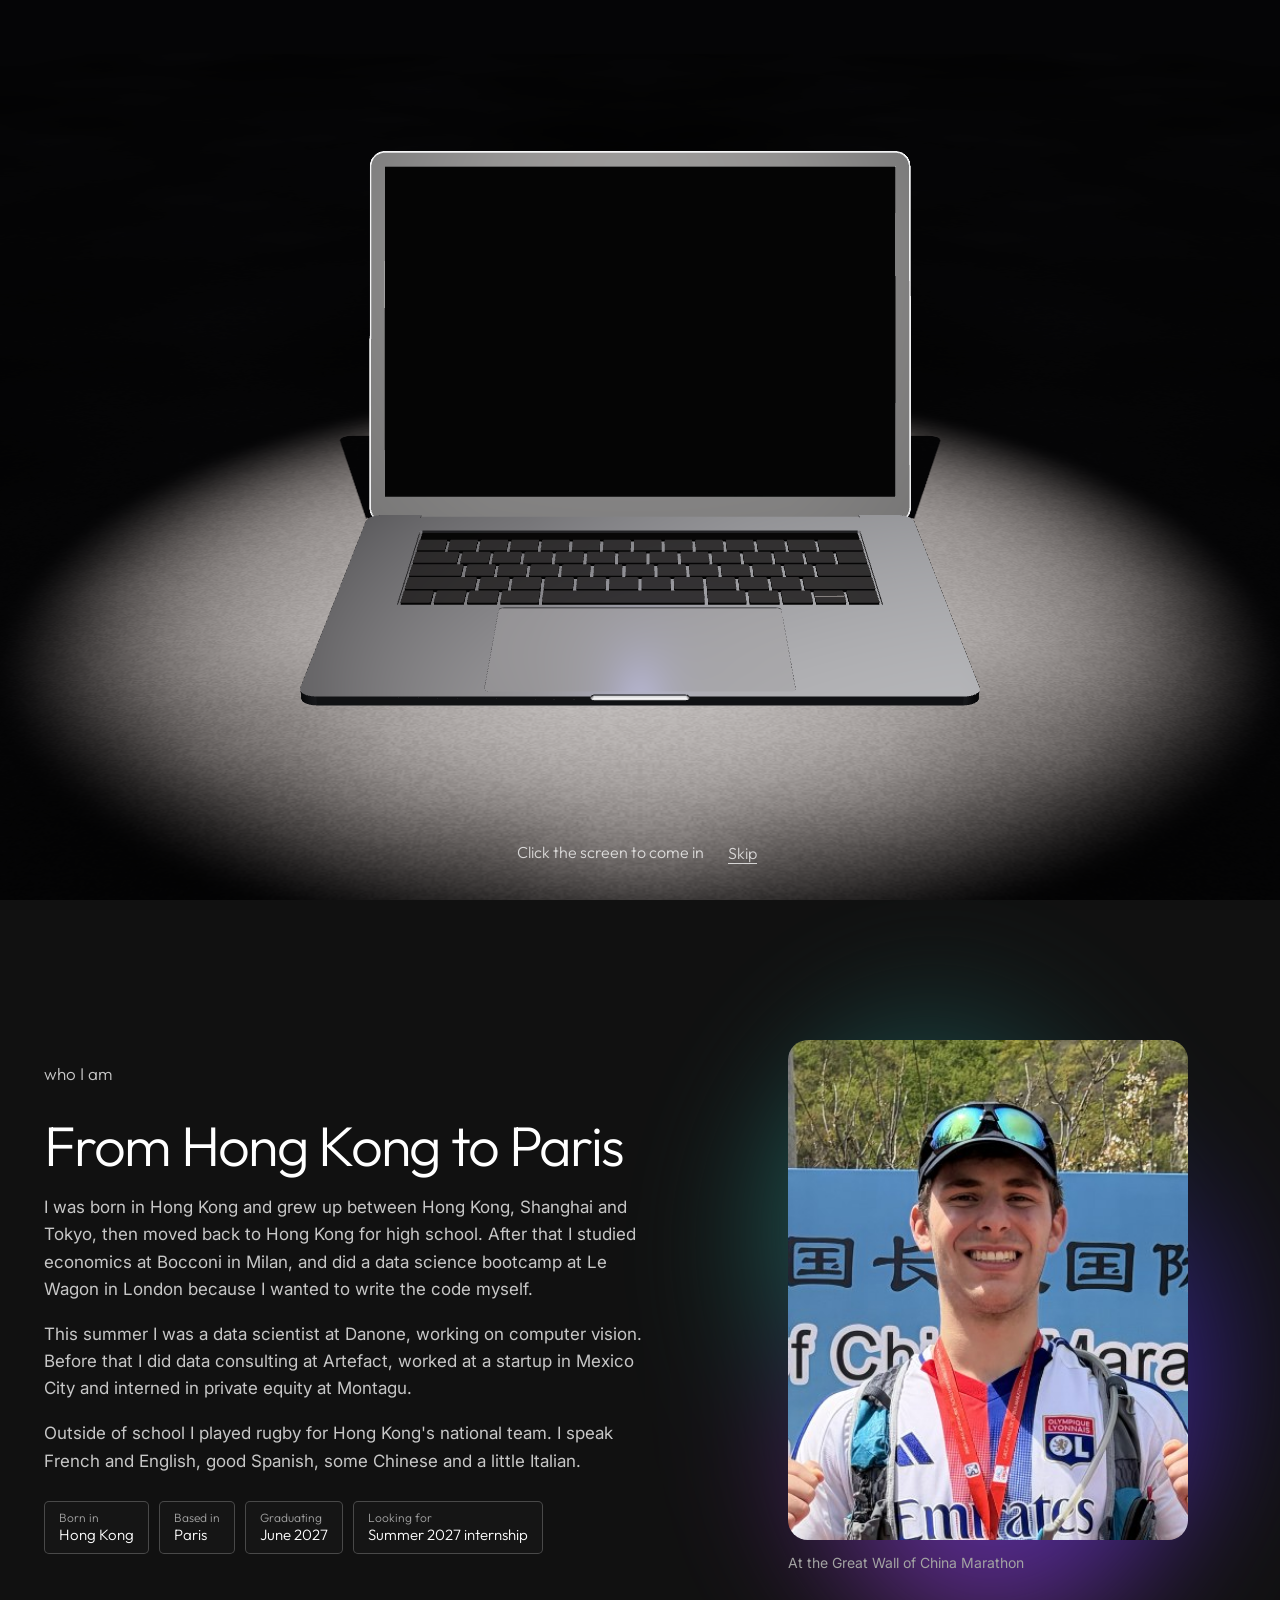
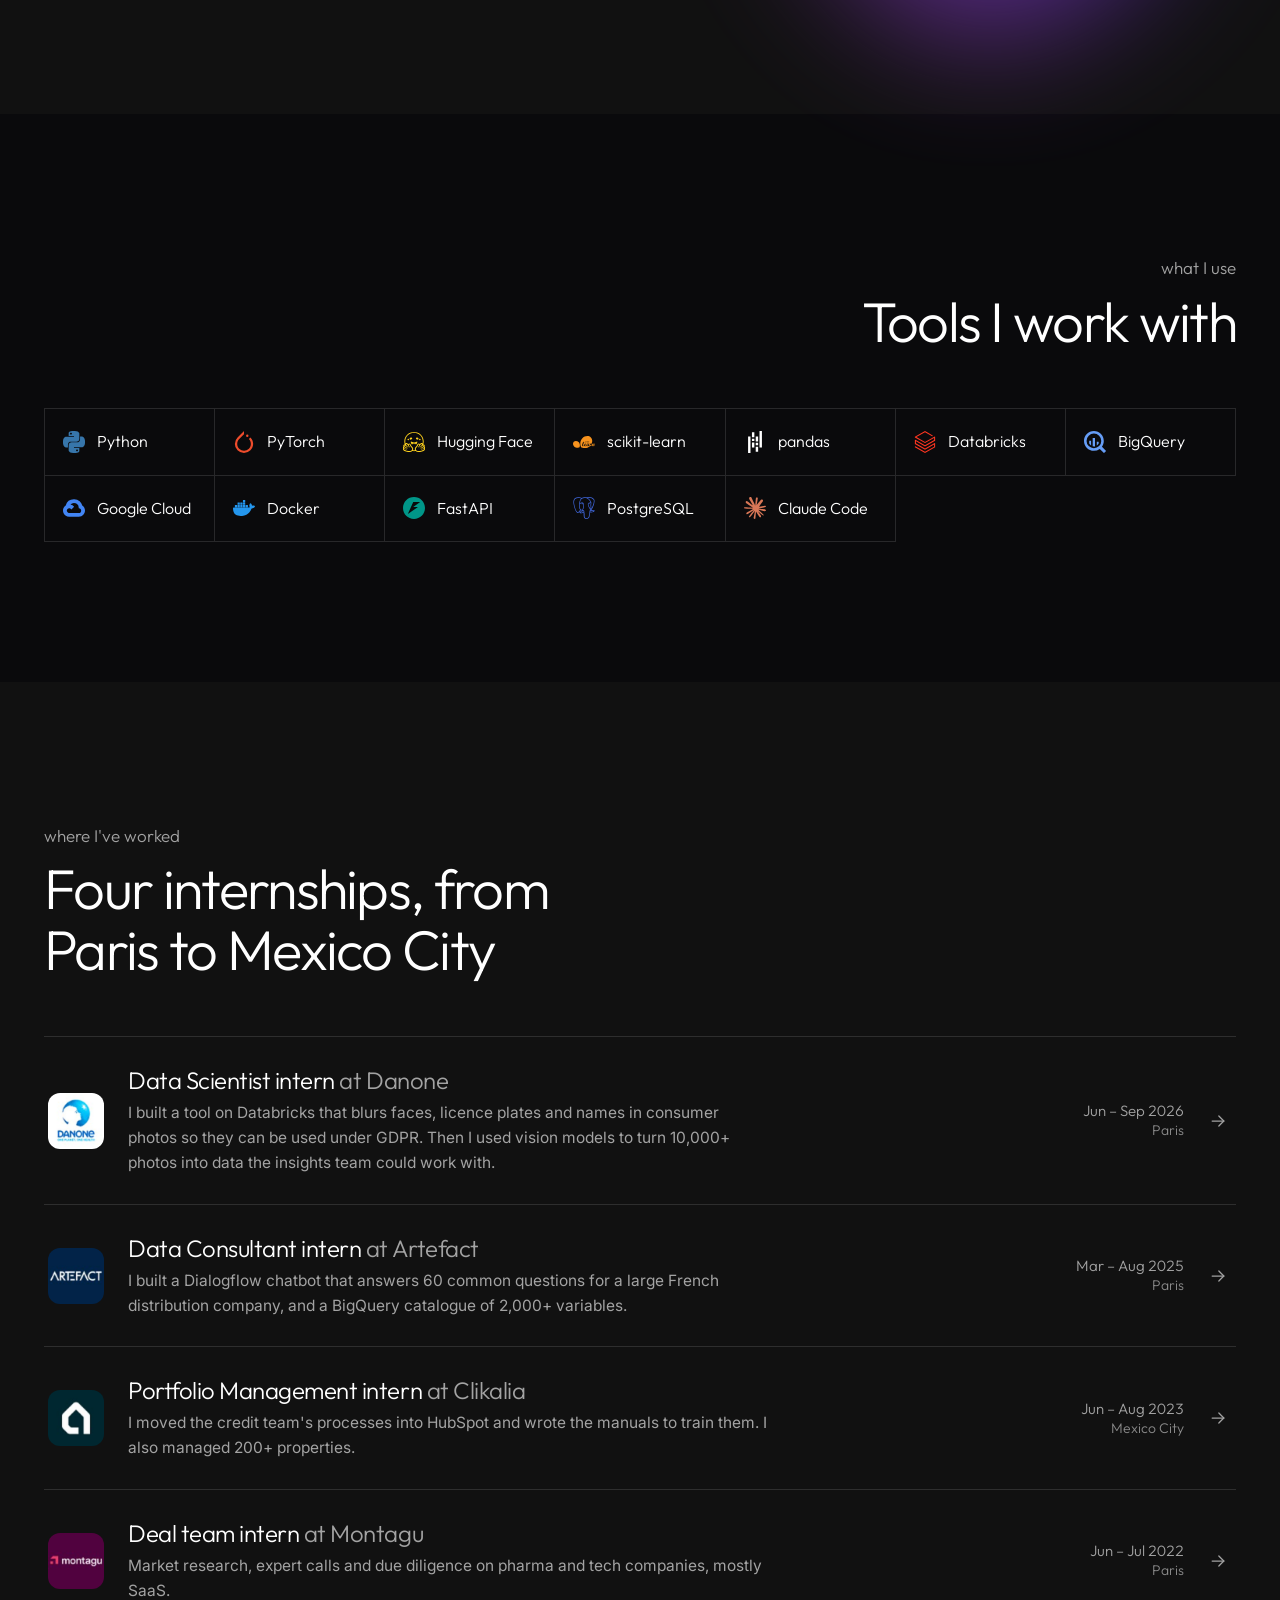
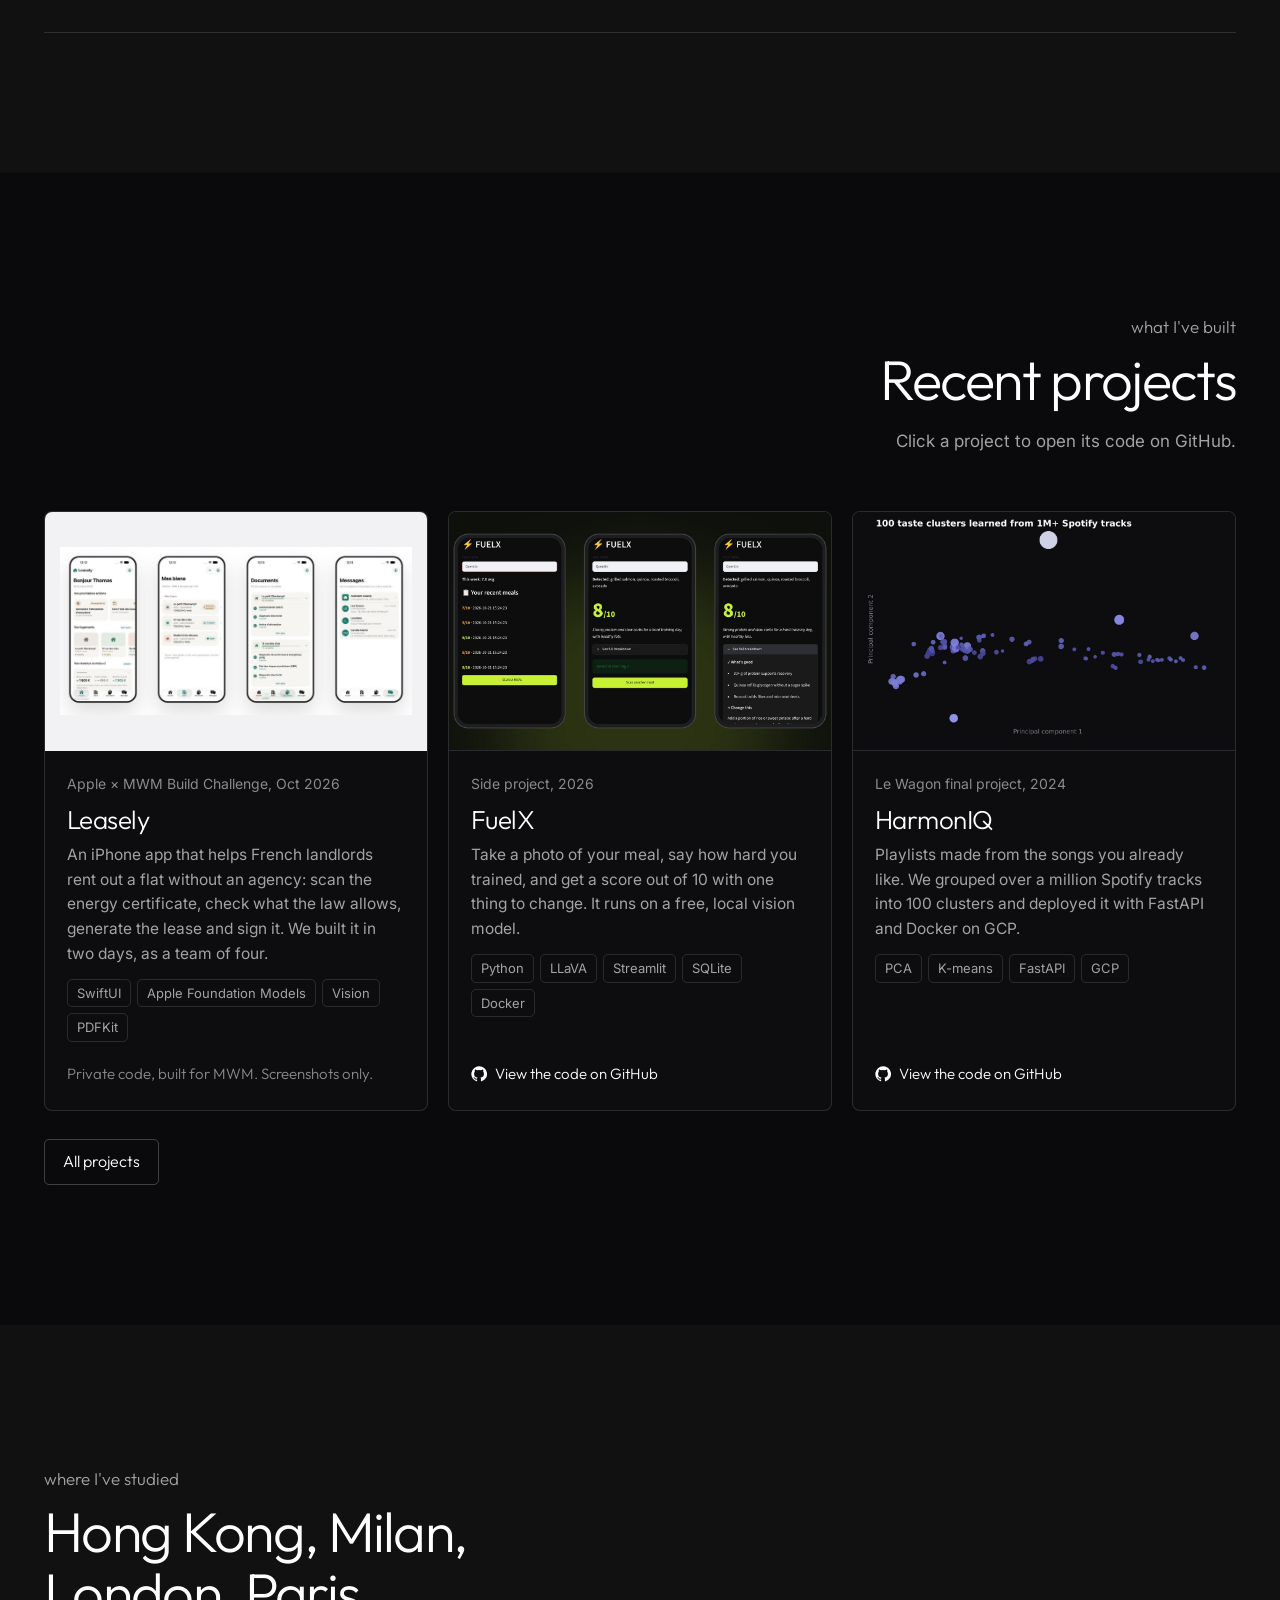
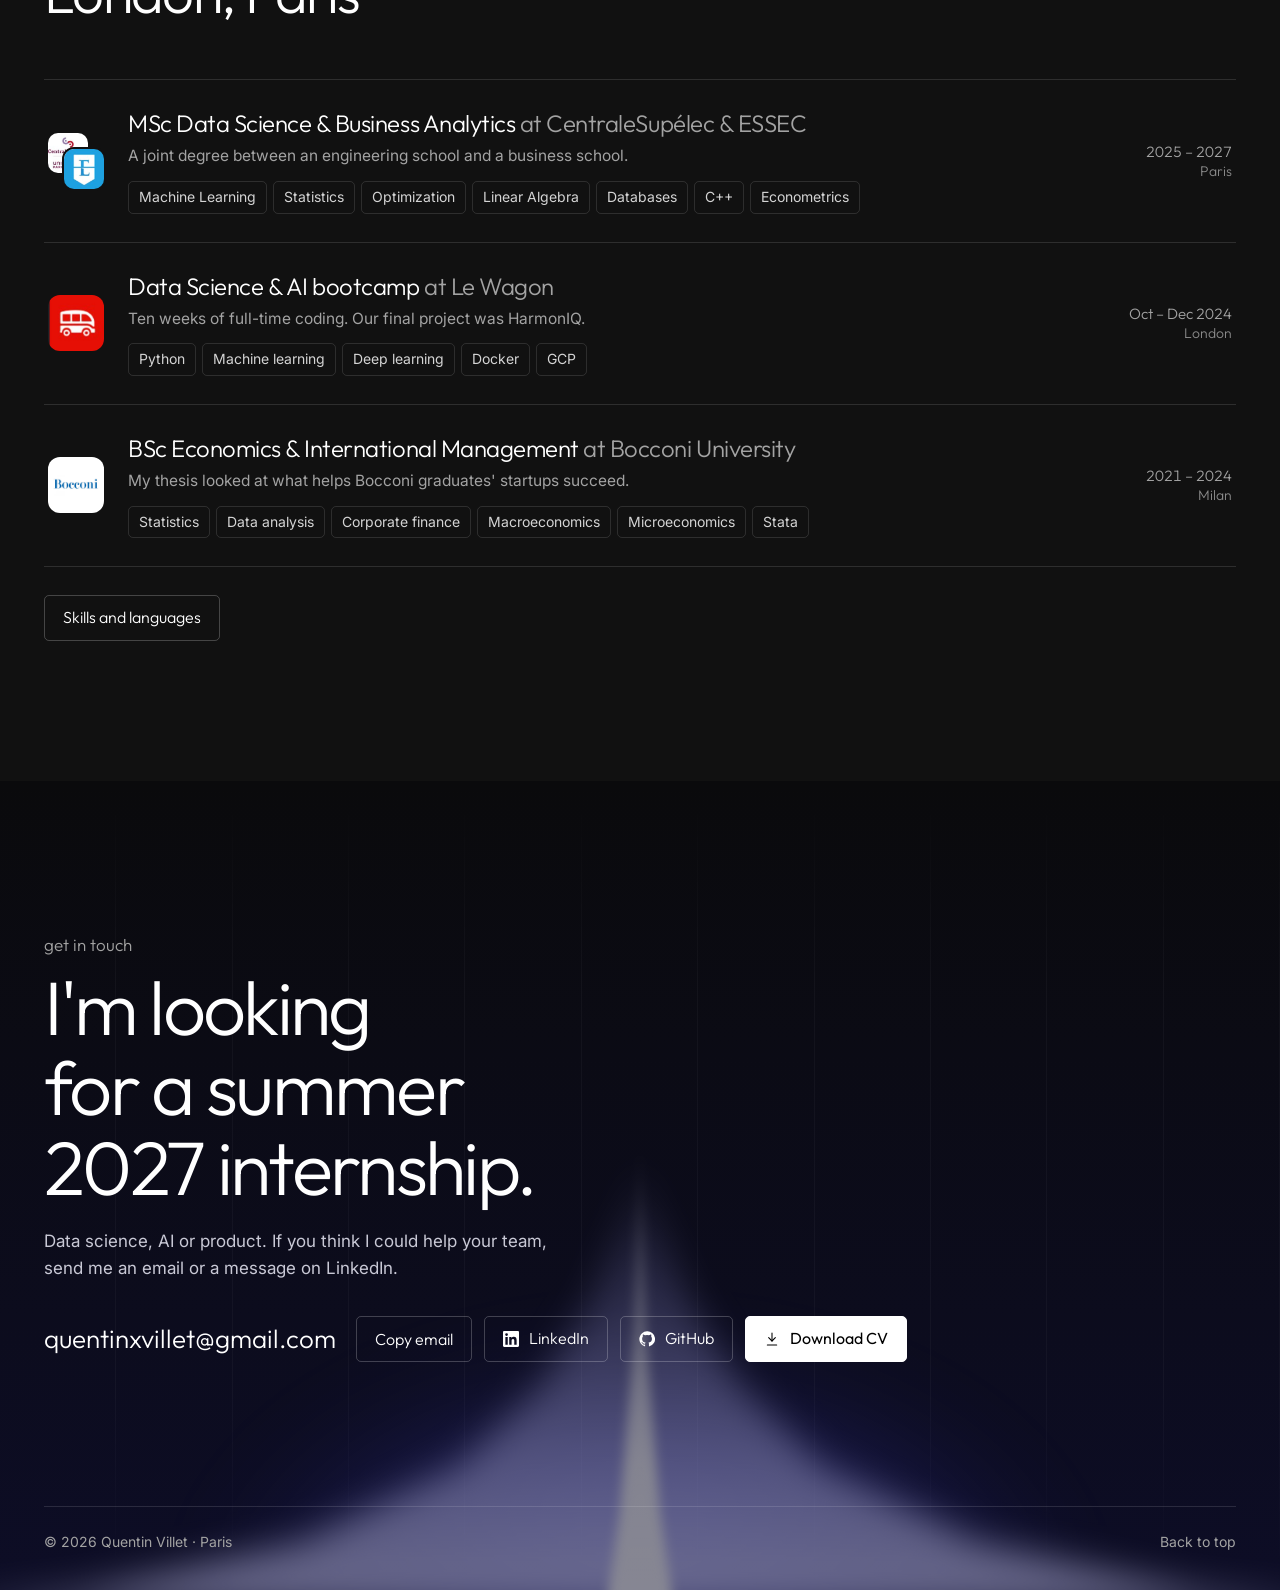
==== commit e5a8e580: "Remove Swift and the design skills from the skills list Co-Authored-By: Claude Opus 5.5 <noreply@ant" ====
--- a/index.html
+++ b/index.html
@@ -50,7 +50,7 @@
 
 <section class="sec alt"><div class="wrap">
   <div class="head right"><p class="label">what I use</p><h2>Tools I work with</h2></div>
-  <div class="tools"><div class="tool"><span data-icon="python"></span>Python</div><div class="tool"><span data-icon="pytorch"></span>PyTorch</div><div class="tool"><span data-icon="huggingface"></span>Hugging Face</div><div class="tool"><span data-icon="scikitlearn"></span>scikit-learn</div><div class="tool"><span data-icon="pandas"></span>pandas</div><div class="tool"><span data-icon="databricks"></span>Databricks</div><div class="tool"><span data-icon="googlebigquery"></span>BigQuery</div><div class="tool"><span data-icon="googlecloud"></span>Google Cloud</div><div class="tool"><span data-icon="docker"></span>Docker</div><div class="tool"><span data-icon="fastapi"></span>FastAPI</div><div class="tool"><span data-icon="swift"></span>Swift</div><div class="tool"><span data-icon="claude"></span>Claude Code</div></div>
+  <div class="tools"><div class="tool"><span data-icon="python"></span>Python</div><div class="tool"><span data-icon="pytorch"></span>PyTorch</div><div class="tool"><span data-icon="huggingface"></span>Hugging Face</div><div class="tool"><span data-icon="scikitlearn"></span>scikit-learn</div><div class="tool"><span data-icon="pandas"></span>pandas</div><div class="tool"><span data-icon="databricks"></span>Databricks</div><div class="tool"><span data-icon="googlebigquery"></span>BigQuery</div><div class="tool"><span data-icon="googlecloud"></span>Google Cloud</div><div class="tool"><span data-icon="docker"></span>Docker</div><div class="tool"><span data-icon="fastapi"></span>FastAPI</div><div class="tool"><span data-icon="postgresql"></span>PostgreSQL</div><div class="tool"><span data-icon="claude"></span>Claude Code</div></div>
 </div></section>
 
 <section class="sec"><div class="wrap">
